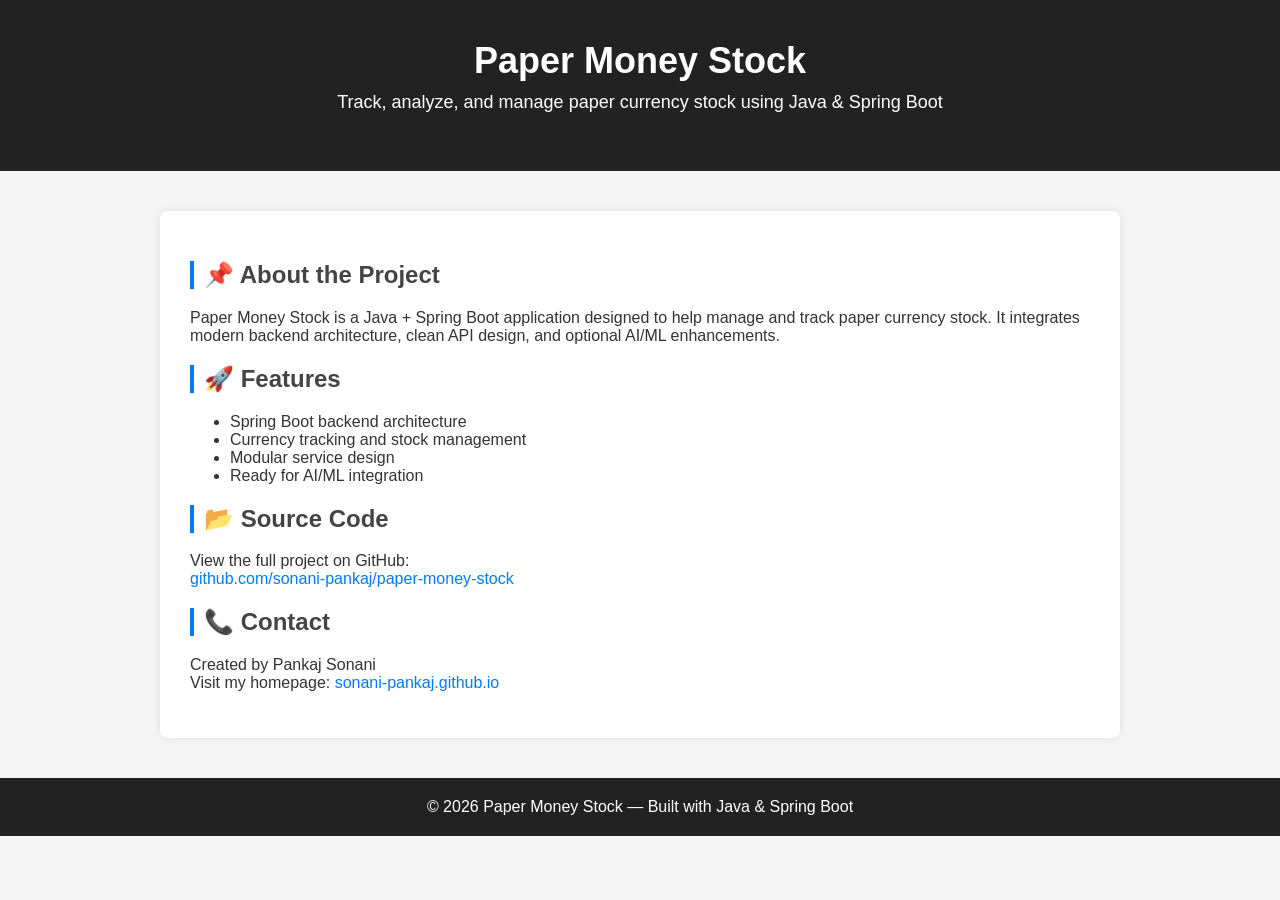
==== index.html @ b257450c "Add index.html for Paper Money Stock project This HTML file provides the structure and content for t" ====
<!DOCTYPE html>
<html lang="en">
<head>
  <meta charset="UTF-8">
  <title>Paper Money Stock</title>
  <meta name="viewport" content="width=device-width, initial-scale=1">
  <style>
    body {
      font-family: Arial, sans-serif;
      margin: 0;
      background: #f5f5f5;
      color: #333;
    }
    header {
      background: #222;
      color: #fff;
      padding: 40px 20px;
      text-align: center;
    }
    header h1 {
      margin: 0;
      font-size: 36px;
    }
    header p {
      font-size: 18px;
      margin-top: 10px;
    }
    .container {
      max-width: 900px;
      margin: 40px auto;
      background: #fff;
      padding: 30px;
      border-radius: 8px;
      box-shadow: 0 0 10px rgba(0,0,0,0.1);
    }
    h2 {
      color: #444;
      border-left: 4px solid #007bff;
      padding-left: 10px;
    }
    a {
      color: #007bff;
      text-decoration: none;
    }
    a:hover {
      text-decoration: underline;
    }
    footer {
      text-align: center;
      padding: 20px;
      margin-top: 40px;
      background: #222;
      color: #fff;
    }
  </style>
</head>
<body>

<header>
  <h1>Paper Money Stock</h1>
  <p>Track, analyze, and manage paper currency stock using Java & Spring Boot</p>
</header>

<div class="container">
  <h2>📌 About the Project</h2>
  <p>
    Paper Money Stock is a Java + Spring Boot application designed to help manage and track paper currency stock.
    It integrates modern backend architecture, clean API design, and optional AI/ML enhancements.
  </p>

  <h2>🚀 Features</h2>
  <ul>
    <li>Spring Boot backend architecture</li>
    <li>Currency tracking and stock management</li>
    <li>Modular service design</li>
    <li>Ready for AI/ML integration</li>
  </ul>

  <h2>📂 Source Code</h2>
  <p>
    View the full project on GitHub:<br>
    <a href="https://github.com/sonani-pankaj/paper-money-stock" target="_blank">
      github.com/sonani-pankaj/paper-money-stock
    </a>
  </p>

  <h2>📞 Contact</h2>
  <p>
    Created by Pankaj Sonani<br>
    Visit my homepage:  
    <a href="https://sonani-pankaj.github.io" target="_blank">sonani-pankaj.github.io</a>
  </p>
</div>

<footer>
  © 2026 Paper Money Stock — Built with Java & Spring Boot
</footer>

</body>
</html>
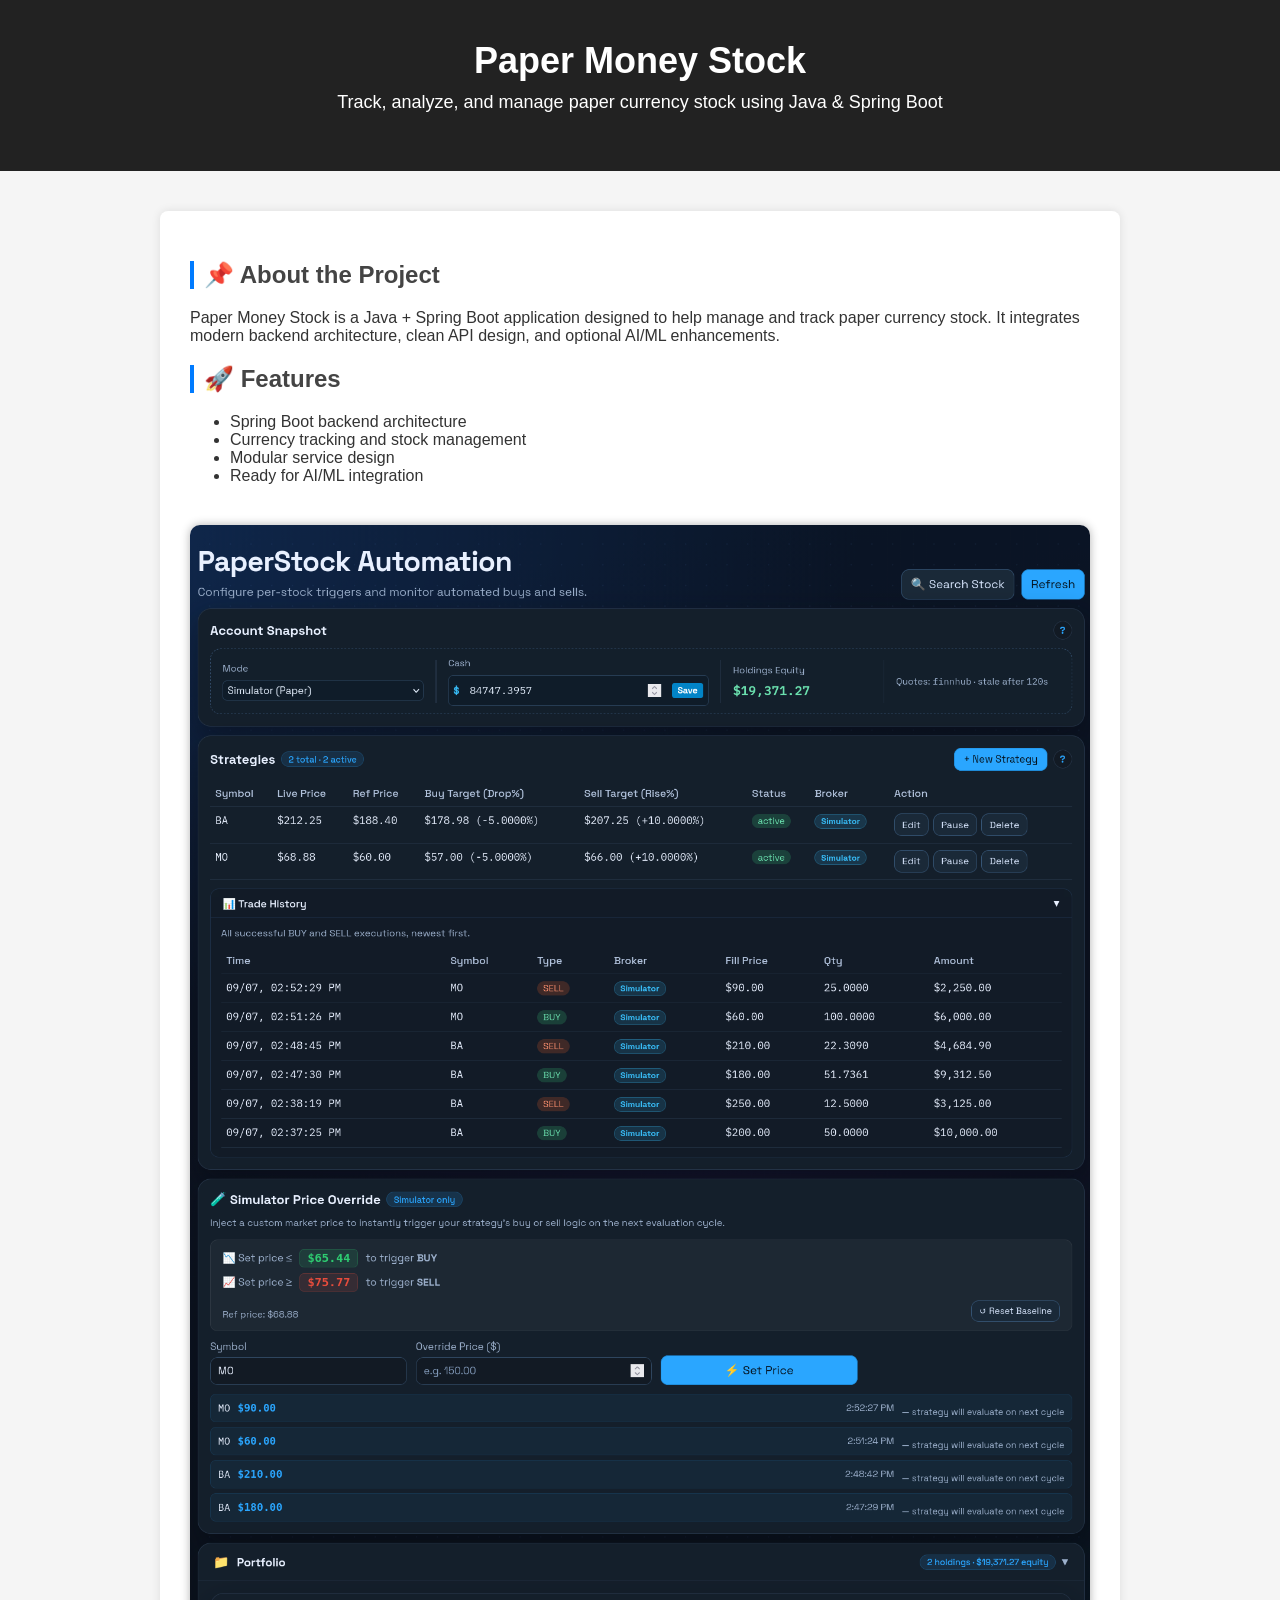
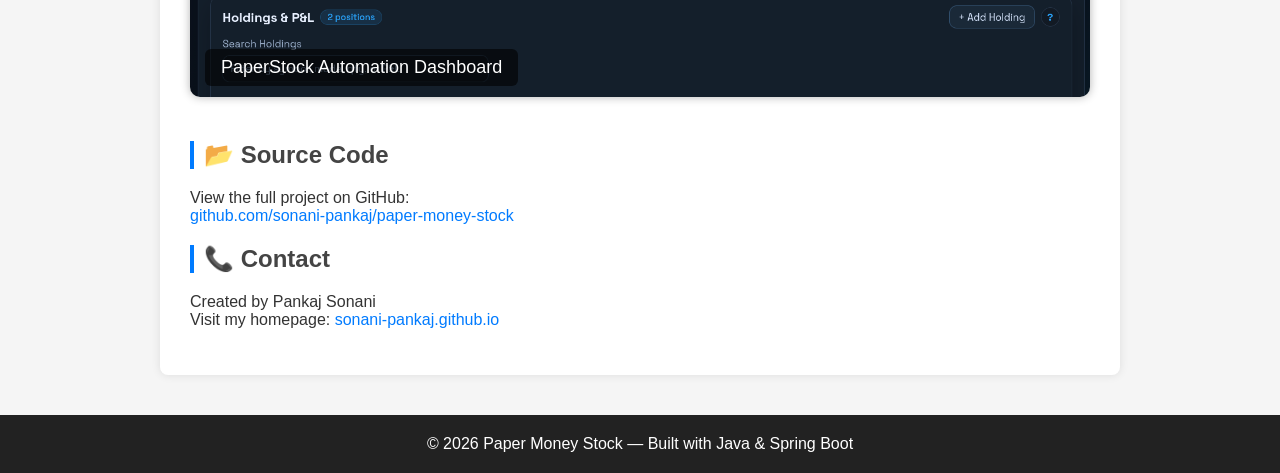
==== commit 66f2de60: "feat: initialize database files and add dashboard preview to landing page" ====
--- a/index.html
+++ b/index.html
@@ -1,5 +1,6 @@
 <!DOCTYPE html>
 <html lang="en">
+
 <head>
   <meta charset="UTF-8">
   <title>Paper Money Stock</title>
@@ -11,40 +12,48 @@
       background: #f5f5f5;
       color: #333;
     }
+
     header {
       background: #222;
       color: #fff;
       padding: 40px 20px;
       text-align: center;
     }
+
     header h1 {
       margin: 0;
       font-size: 36px;
     }
+
     header p {
       font-size: 18px;
       margin-top: 10px;
     }
+
     .container {
       max-width: 900px;
       margin: 40px auto;
       background: #fff;
       padding: 30px;
       border-radius: 8px;
-      box-shadow: 0 0 10px rgba(0,0,0,0.1);
+      box-shadow: 0 0 10px rgba(0, 0, 0, 0.1);
     }
+
     h2 {
       color: #444;
       border-left: 4px solid #007bff;
       padding-left: 10px;
     }
+
     a {
       color: #007bff;
       text-decoration: none;
     }
+
     a:hover {
       text-decoration: underline;
     }
+
     footer {
       text-align: center;
       padding: 20px;
@@ -54,47 +63,61 @@
     }
   </style>
 </head>
+
 <body>
 
-<header>
-  <h1>Paper Money Stock</h1>
-  <p>Track, analyze, and manage paper currency stock using Java & Spring Boot</p>
-</header>
+  <header>
+    <h1>Paper Money Stock</h1>
+    <p>Track, analyze, and manage paper currency stock using Java & Spring Boot</p>
+  </header>
 
-<div class="container">
-  <h2>📌 About the Project</h2>
-  <p>
-    Paper Money Stock is a Java + Spring Boot application designed to help manage and track paper currency stock.
-    It integrates modern backend architecture, clean API design, and optional AI/ML enhancements.
-  </p>
+  <div class="container">
+    <h2>📌 About the Project</h2>
+    <p>
+      Paper Money Stock is a Java + Spring Boot application designed to help manage and track paper currency stock.
+      It integrates modern backend architecture, clean API design, and optional AI/ML enhancements.
+    </p>
 
-  <h2>🚀 Features</h2>
-  <ul>
-    <li>Spring Boot backend architecture</li>
-    <li>Currency tracking and stock management</li>
-    <li>Modular service design</li>
-    <li>Ready for AI/ML integration</li>
-  </ul>
+    <h2>🚀 Features</h2>
+    <ul>
+      <li>Spring Boot backend architecture</li>
+      <li>Currency tracking and stock management</li>
+      <li>Modular service design</li>
+      <li>Ready for AI/ML integration</li>
+    </ul>
 
-  <h2>📂 Source Code</h2>
-  <p>
-    View the full project on GitHub:<br>
-    <a href="https://github.com/sonani-pankaj/paper-money-stock" target="_blank">
-      github.com/sonani-pankaj/paper-money-stock
-    </a>
-  </p>
+    <section style="text-align:center; margin:40px 0;">
+      <div style="position:relative; display:inline-block;">
+        <img src="assets/paperstock-dashboard.png" alt="PaperStock Automation Dashboard"
+          style="max-width:100%; border-radius:10px; box-shadow:0 0 10px rgba(0,0,0,0.3);">
+        <div style="position:absolute; bottom:15px; left:15px; background:rgba(0,0,0,0.6);
+                color:#fff; padding:8px 16px; border-radius:6px; font-size:18px;">
+          PaperStock Automation Dashboard
+        </div>
+      </div>
+    </section>
 
-  <h2>📞 Contact</h2>
-  <p>
-    Created by Pankaj Sonani<br>
-    Visit my homepage:  
-    <a href="https://sonani-pankaj.github.io" target="_blank">sonani-pankaj.github.io</a>
-  </p>
-</div>
 
-<footer>
-  © 2026 Paper Money Stock — Built with Java & Spring Boot
-</footer>
+    <h2>📂 Source Code</h2>
+    <p>
+      View the full project on GitHub:<br>
+      <a href="https://github.com/sonani-pankaj/paper-money-stock" target="_blank">
+        github.com/sonani-pankaj/paper-money-stock
+      </a>
+    </p>
+
+    <h2>📞 Contact</h2>
+    <p>
+      Created by Pankaj Sonani<br>
+      Visit my homepage:
+      <a href="https://sonani-pankaj.github.io" target="_blank">sonani-pankaj.github.io</a>
+    </p>
+  </div>
+
+  <footer>
+    © 2026 Paper Money Stock — Built with Java & Spring Boot
+  </footer>
 
 </body>
-</html>
+
+</html>
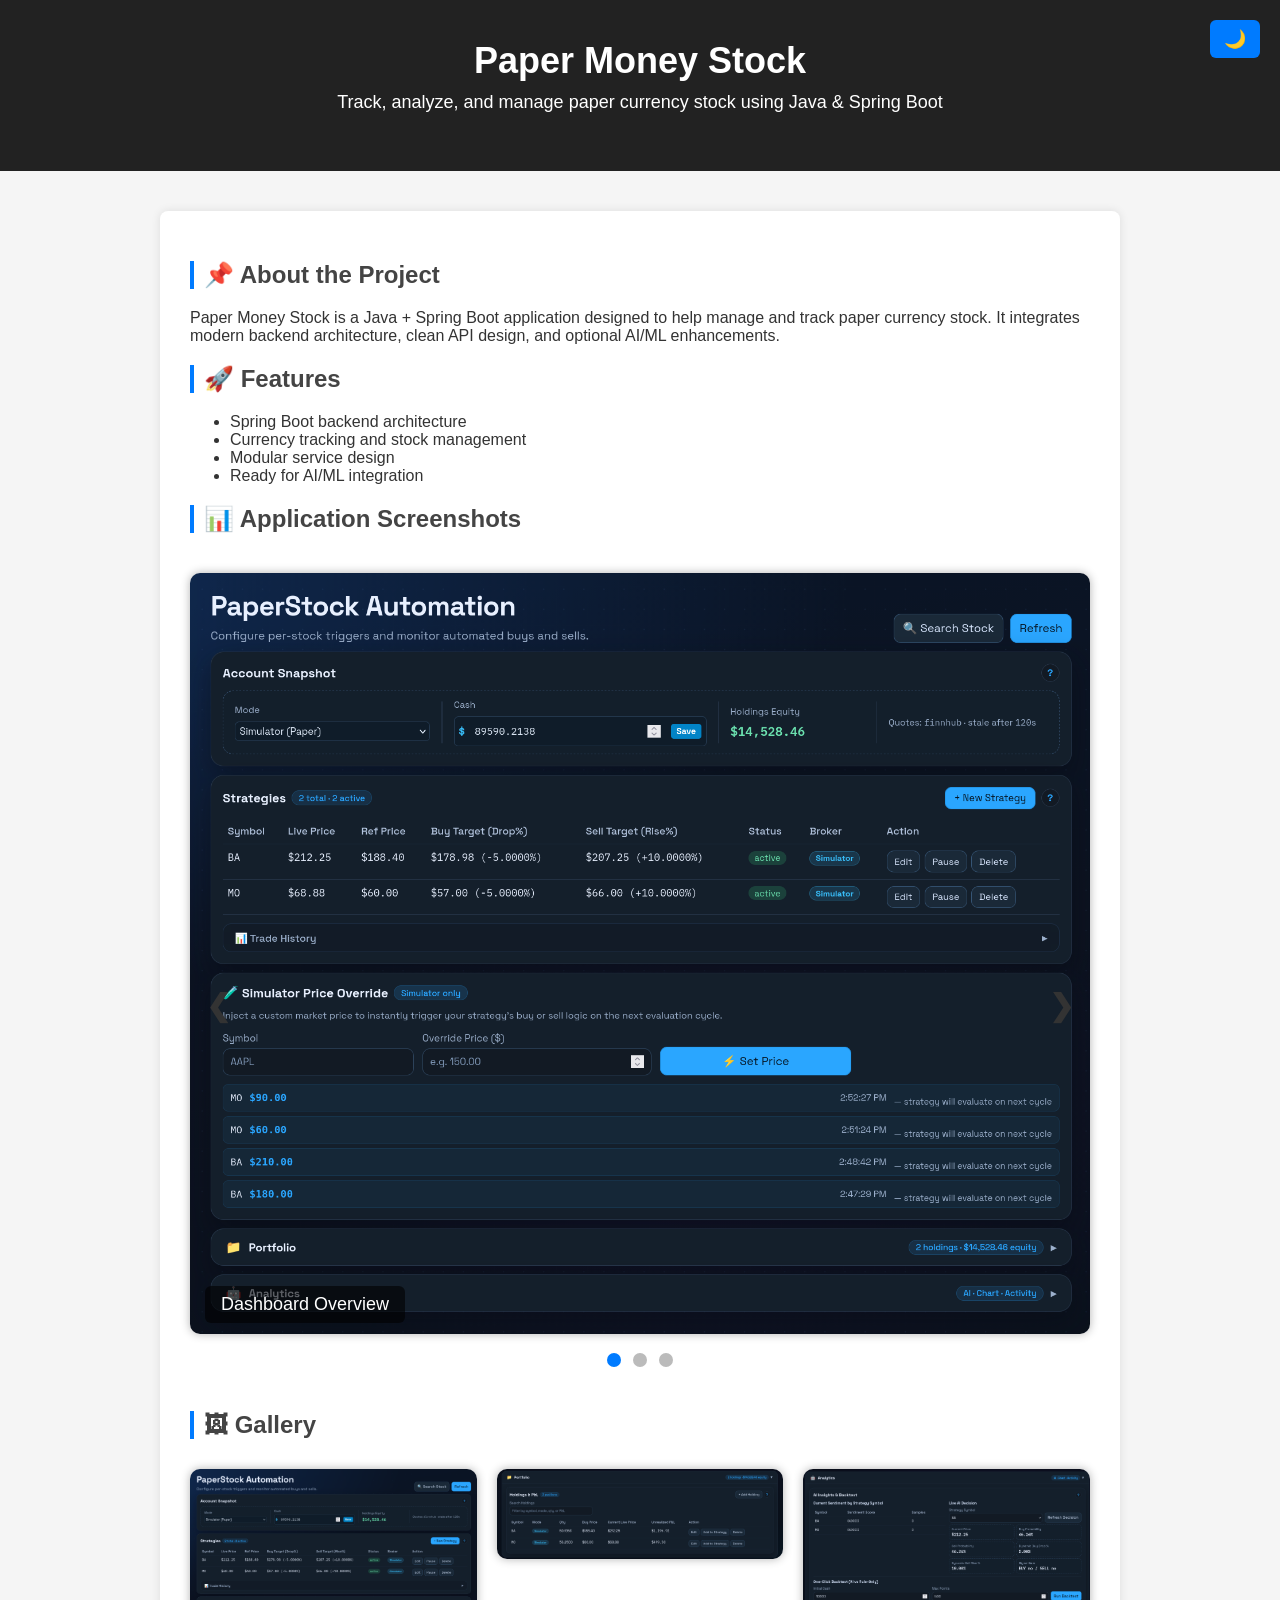
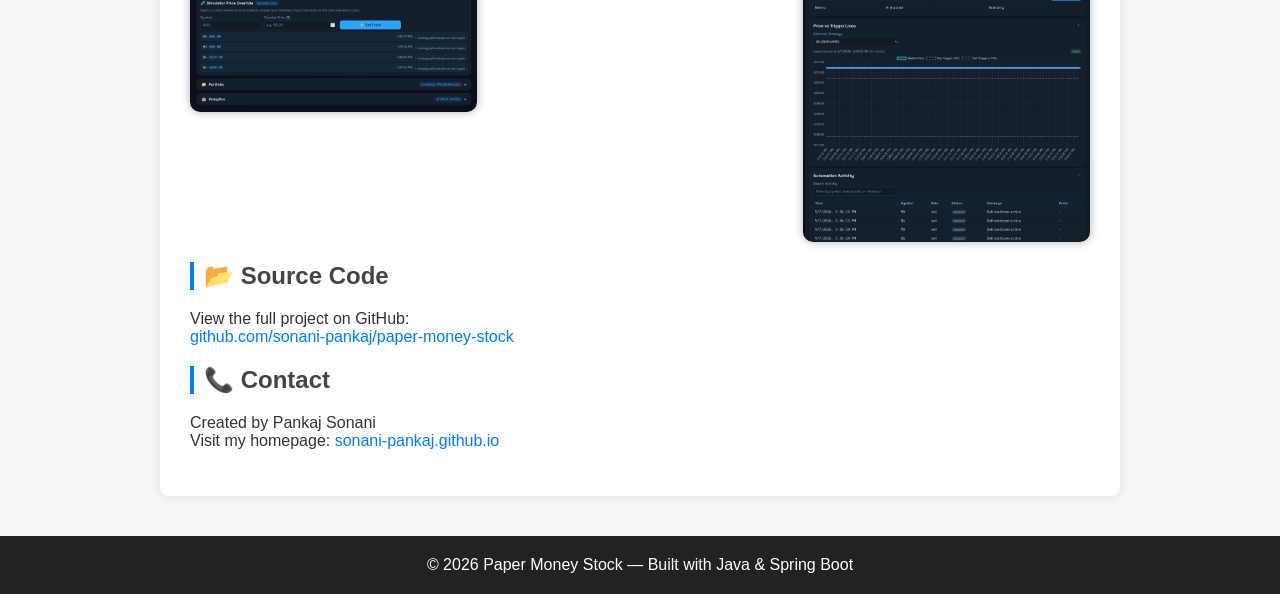
==== commit 94516e37: "feat: add interactive screenshot carousel, lightbox, and dark mode to landing page" ====
--- a/index.html
+++ b/index.html
@@ -5,19 +5,25 @@
   <meta charset="UTF-8">
   <title>Paper Money Stock</title>
   <meta name="viewport" content="width=device-width, initial-scale=1">
+
   <style>
     body {
       font-family: Arial, sans-serif;
       margin: 0;
       background: #f5f5f5;
       color: #333;
-    }
-
+      transition: background .3s, color .3s;
+    }
+
+    /* Sticky Header */
     header {
       background: #222;
       color: #fff;
       padding: 40px 20px;
       text-align: center;
+      position: sticky;
+      top: 0;
+      z-index: 1000;
     }
 
     header h1 {
@@ -30,6 +36,40 @@
       margin-top: 10px;
     }
 
+    /* Dark Mode */
+    .dark-mode {
+      background: #111 !important;
+      color: #eee !important;
+    }
+
+    .dark-mode header {
+      background: #000 !important;
+    }
+
+    .dark-mode .container {
+      background: #222 !important;
+      color: #eee !important;
+    }
+
+    .dark-mode footer {
+      background: #000 !important;
+    }
+
+    /* Dark Mode Toggle Button */
+    #darkToggle {
+      position: absolute;
+      top: 20px;
+      right: 20px;
+      padding: 8px 14px;
+      border: none;
+      border-radius: 6px;
+      background: #007bff;
+      color: white;
+      cursor: pointer;
+      font-size: 18px;
+    }
+
+    /* Container */
     .container {
       max-width: 900px;
       margin: 40px auto;
@@ -37,6 +77,7 @@
       padding: 30px;
       border-radius: 8px;
       box-shadow: 0 0 10px rgba(0, 0, 0, 0.1);
+      transition: background .3s, color .3s;
     }
 
     h2 {
@@ -60,6 +101,145 @@
       margin-top: 40px;
       background: #222;
       color: #fff;
+      transition: background .3s;
+    }
+
+    /* Full-width carousel */
+    .carousel-container-full {
+      position: relative;
+      width: 100%;
+      max-width: 100%;
+      margin: 40px auto;
+    }
+
+    .carousel-slide {
+      display: none;
+      position: relative;
+      animation: fadeEffect 1s;
+    }
+
+    @keyframes fadeEffect {
+      from {
+        opacity: 0.4;
+      }
+
+      to {
+        opacity: 1;
+      }
+    }
+
+    .carousel-slide img {
+      width: 100%;
+      border-radius: 10px;
+      cursor: zoom-in;
+      box-shadow: 0 0 10px rgba(0, 0, 0, 0.3);
+    }
+
+    .tag {
+      position: absolute;
+      bottom: 15px;
+      left: 15px;
+      background: rgba(0, 0, 0, 0.6);
+      color: #fff;
+      padding: 8px 16px;
+      border-radius: 6px;
+      font-size: 18px;
+    }
+
+    .prev,
+    .next {
+      cursor: pointer;
+      position: absolute;
+      top: 50%;
+      padding: 16px;
+      color: #333;
+      font-size: 30px;
+      font-weight: bold;
+      user-select: none;
+    }
+
+    .prev {
+      left: 0;
+    }
+
+    .next {
+      right: 0;
+    }
+
+    /* Dot navigation */
+    .dot {
+      height: 14px;
+      width: 14px;
+      margin: 0 4px;
+      background-color: #bbb;
+      border-radius: 50%;
+      display: inline-block;
+      cursor: pointer;
+    }
+
+    .active-dot {
+      background-color: #007bff;
+    }
+
+    /* Lightbox popup */
+    .lightbox {
+      display: none;
+      position: fixed;
+      z-index: 9999;
+      padding-top: 60px;
+      left: 0;
+      top: 0;
+      width: 100%;
+      height: 100%;
+      background-color: rgba(0, 0, 0, 0.9);
+      text-align: center;
+    }
+
+    .lightbox img {
+      max-width: 90%;
+      max-height: 80%;
+      border-radius: 10px;
+    }
+
+    .lightbox-close {
+      position: absolute;
+      top: 20px;
+      right: 35px;
+      color: #fff;
+      font-size: 40px;
+      cursor: pointer;
+    }
+
+    #lightbox-caption {
+      margin-top: 15px;
+      color: #fff;
+      font-size: 20px;
+    }
+
+    /* Gallery Grid */
+    .gallery-grid {
+      display: grid;
+      grid-template-columns: repeat(auto-fit, minmax(250px, 1fr));
+      gap: 20px;
+      margin-top: 30px;
+    }
+
+    .gallery-grid img {
+      width: 100%;
+      border-radius: 10px;
+      cursor: pointer;
+      box-shadow: 0 0 10px rgba(0, 0, 0, 0.3);
+      transition: transform .3s, box-shadow .3s;
+    }
+
+    .gallery-grid img:hover {
+      transform: scale(1.08);
+      box-shadow: 0 0 20px rgba(0, 0, 0, 0.5);
+    }
+
+    /* Swipe Support */
+    #carousel {
+      touch-action: pan-y;
     }
   </style>
 </head>
@@ -69,9 +249,13 @@
   <header>
     <h1>Paper Money Stock</h1>
     <p>Track, analyze, and manage paper currency stock using Java & Spring Boot</p>
+
+    <!-- Dark Mode Toggle -->
+    <button id="darkToggle">🌙</button>
   </header>
 
   <div class="container">
+
     <h2>📌 About the Project</h2>
     <p>
       Paper Money Stock is a Java + Spring Boot application designed to help manage and track paper currency stock.
@@ -86,17 +270,50 @@
       <li>Ready for AI/ML integration</li>
     </ul>
 
-    <section style="text-align:center; margin:40px 0;">
-      <div style="position:relative; display:inline-block;">
-        <img src="assets/paperstock-dashboard.png" alt="PaperStock Automation Dashboard"
-          style="max-width:100%; border-radius:10px; box-shadow:0 0 10px rgba(0,0,0,0.3);">
-        <div style="position:absolute; bottom:15px; left:15px; background:rgba(0,0,0,0.6);
-                color:#fff; padding:8px 16px; border-radius:6px; font-size:18px;">
-          PaperStock Automation Dashboard
-        </div>
+    <!-- Carousel -->
+    <h2>📊 Application Screenshots</h2>
+
+    <div class="carousel-container-full" id="carousel">
+      <div class="carousel-slide">
+        <img src="assets/screen1.png" onclick="openLightbox(this.src, 'Dashboard Overview')">
+        <div class="tag">Dashboard Overview</div>
       </div>
-    </section>
-
+
+      <div class="carousel-slide">
+        <img src="assets/screen2.png" onclick="openLightbox(this.src, 'Stock Entry Module')">
+        <div class="tag">Stock Entry Module</div>
+      </div>
+
+      <div class="carousel-slide">
+        <img src="assets/screen3.png" onclick="openLightbox(this.src, 'Reports & Analytics')">
+        <div class="tag">Reports & Analytics</div>
+      </div>
+
+      <a class="prev" onclick="plusSlides(-1)">❮</a>
+      <a class="next" onclick="plusSlides(1)">❯</a>
+
+      <div class="dots" style="text-align:center; margin-top:15px;">
+        <span class="dot" onclick="currentSlide(1)"></span>
+        <span class="dot" onclick="currentSlide(2)"></span>
+        <span class="dot" onclick="currentSlide(3)"></span>
+      </div>
+    </div>
+
+    <!-- Lightbox -->
+    <div id="lightbox" class="lightbox" onclick="closeLightbox(event)">
+      <span class="lightbox-close" onclick="closeLightbox(event)">×</span>
+      <img id="lightbox-img">
+      <div id="lightbox-caption"></div>
+    </div>
+
+    <!-- Gallery -->
+    <h2>🖼 Gallery</h2>
+
+    <div class="gallery-grid">
+      <img src="assets/screen1.png" onclick="openLightbox(this.src, 'Dashboard Overview')">
+      <img src="assets/screen2.png" onclick="openLightbox(this.src, 'Portfolio Entry Module')">
+      <img src="assets/screen3.png" onclick="openLightbox(this.src, 'Reports & Analytics')">
+    </div>
 
     <h2>📂 Source Code</h2>
     <p>
@@ -112,12 +329,90 @@
       Visit my homepage:
       <a href="https://sonani-pankaj.github.io" target="_blank">sonani-pankaj.github.io</a>
     </p>
+
   </div>
 
   <footer>
     © 2026 Paper Money Stock — Built with Java & Spring Boot
   </footer>
 
+  <script>
+    /* Dark Mode Toggle */
+    document.getElementById("darkToggle").onclick = function () {
+      document.body.classList.toggle("dark-mode");
+      this.textContent = document.body.classList.contains("dark-mode") ? "☀️" : "🌙";
+    };
+
+    /* Carousel Logic */
+    let slideIndex = 1;
+    let autoSlideInterval;
+
+    showSlides(slideIndex);
+    startAutoSlide();
+
+    function plusSlides(n) {
+      showSlides(slideIndex += n);
+    }
+
+    function currentSlide(n) {
+      showSlides(slideIndex = n);
+    }
+
+    function showSlides(n) {
+      let slides = document.getElementsByClassName("carousel-slide");
+      let dots = document.getElementsByClassName("dot");
+
+      if (n > slides.length) slideIndex = 1;
+      if (n < 1) slideIndex = slides.length;
+
+      for (let s of slides) s.style.display = "none";
+      for (let d of dots) d.classList.remove("active-dot");
+
+      slides[slideIndex - 1].style.display = "block";
+      dots[slideIndex - 1].classList.add("active-dot");
+    }
+
+    /* Auto-slide */
+    function startAutoSlide() {
+      autoSlideInterval = setInterval(() => plusSlides(1), 4000);
+    }
+
+    document.getElementById("carousel").addEventListener("mouseover", () => {
+      clearInterval(autoSlideInterval);
+    });
+
+    document.getElementById("carousel").addEventListener("mouseout", () => {
+      startAutoSlide();
+    });
+
+    /* Lightbox */
+    function openLightbox(src, caption) {
+      document.getElementById("lightbox-img").src = src;
+      document.getElementById("lightbox-caption").innerText = caption;
+      document.getElementById("lightbox").style.display = "block";
+    }
+
+    function closeLightbox(event) {
+      if (event.target.id === "lightbox" || event.target.classList.contains("lightbox-close")) {
+        document.getElementById("lightbox").style.display = "none";
+      }
+    }
+
+    /* Mobile Swipe Support */
+    let startX = 0;
+    let endX = 0;
+
+    document.getElementById("carousel").addEventListener("touchstart", function (e) {
+      startX = e.changedTouches[0].screenX;
+    });
+
+    document.getElementById("carousel").addEventListener("touchend", function (e) {
+      endX = e.changedTouches[0].screenX;
+      if (endX < startX - 50) plusSlides(1);
+      if (endX > startX + 50) plusSlides(-1);
+    });
+  </script>
+
 </body>
 
 </html>
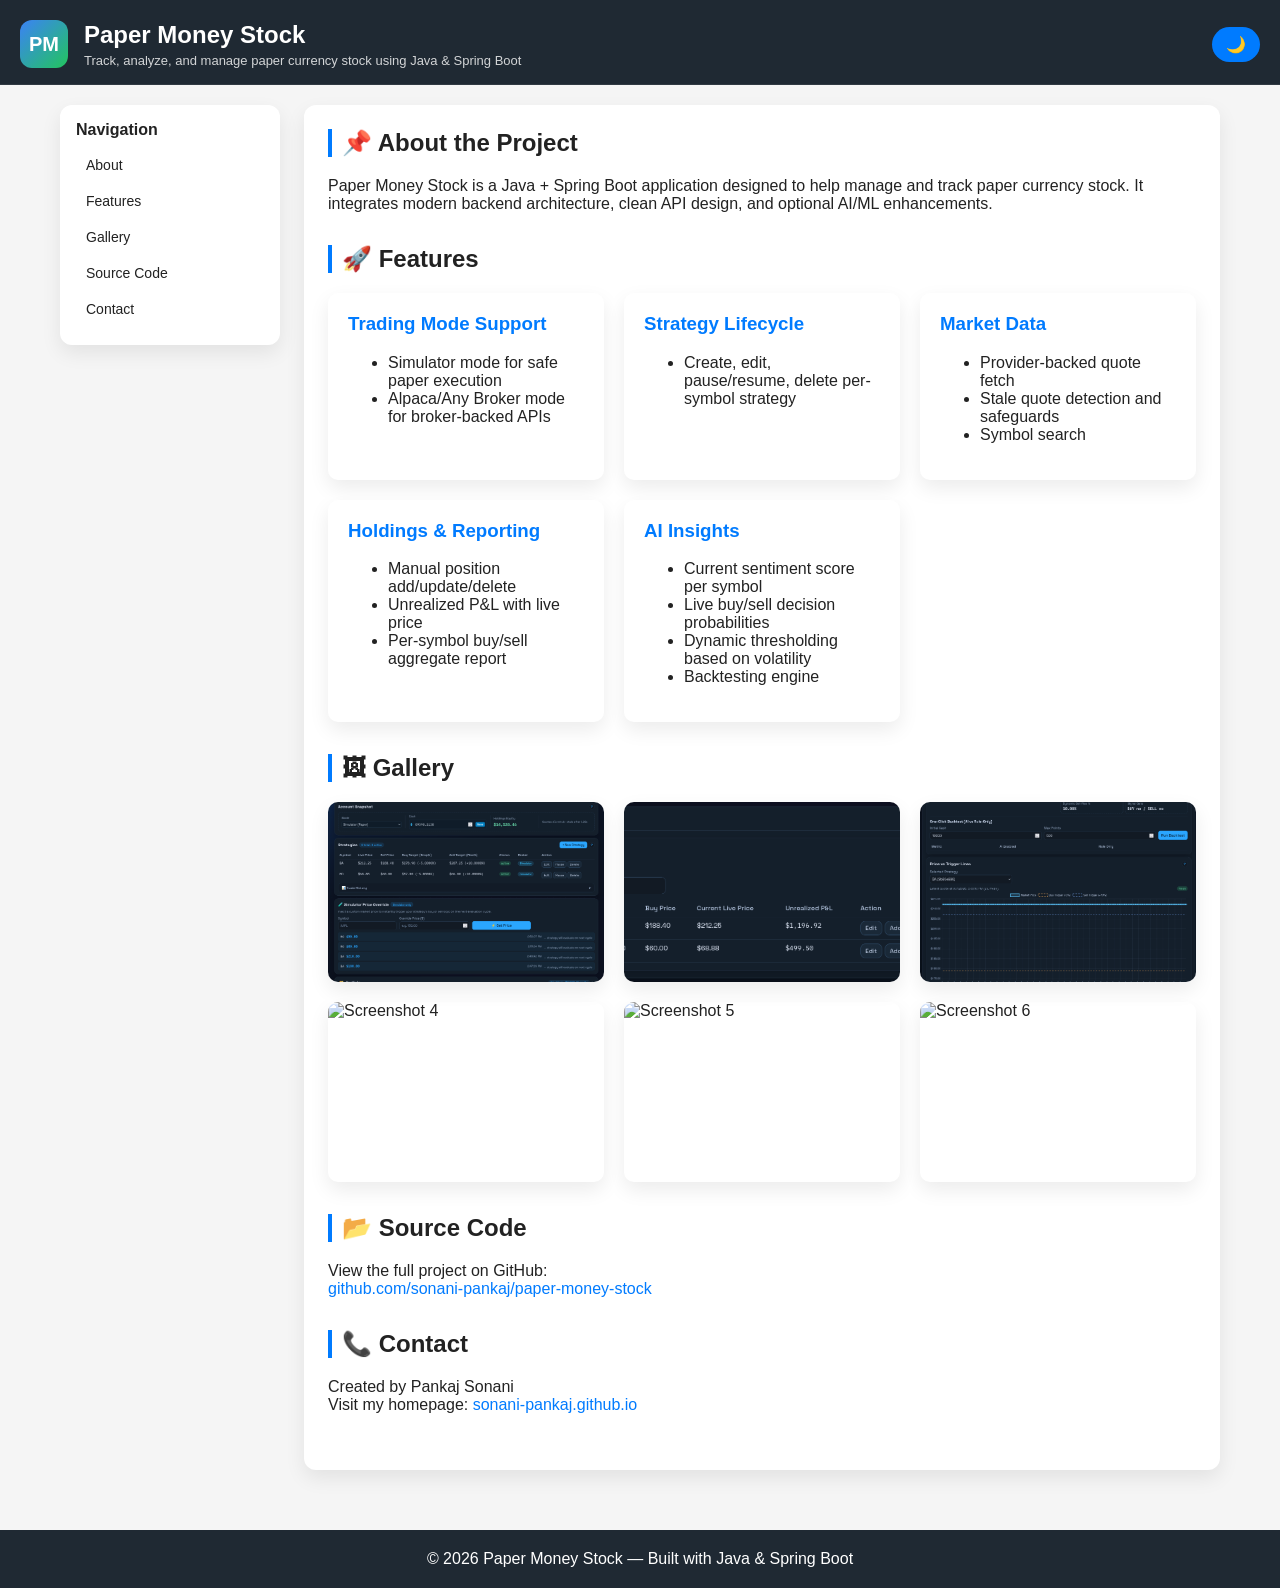
==== commit 0c634ca0: "feat: redesign UI with sticky sidebar, dark mode support, and responsive layout while initializing d" ====
--- a/index.html
+++ b/index.html
@@ -7,87 +7,194 @@
   <meta name="viewport" content="width=device-width, initial-scale=1">
 
   <style>
+    :root {
+      --bg: #f5f5f5;
+      --text: #222;
+      --card-bg: #ffffff;
+      --accent: #007bff;
+      --header-bg: #1f2933;
+      --footer-bg: #1f2933;
+      --shadow: 0 8px 20px rgba(0, 0, 0, 0.08);
+    }
+
+    .dark-mode {
+      --bg: #050816;
+      --text: #e5e7eb;
+      --card-bg: #111827;
+      --accent: #3b82f6;
+      --header-bg: #020617;
+      --footer-bg: #020617;
+      --shadow: 0 12px 30px rgba(0, 0, 0, 0.6);
+    }
+
+    * {
+      box-sizing: border-box;
+      scroll-behavior: smooth;
+    }
+
     body {
       font-family: Arial, sans-serif;
       margin: 0;
-      background: #f5f5f5;
-      color: #333;
+      background: var(--bg);
+      color: var(--text);
       transition: background .3s, color .3s;
     }
 
-    /* Sticky Header */
+    /* Header with logo/banner */
     header {
-      background: #222;
+      background: var(--header-bg);
       color: #fff;
-      padding: 40px 20px;
-      text-align: center;
+      padding: 20px 20px 16px;
       position: sticky;
       top: 0;
       z-index: 1000;
-    }
-
-    header h1 {
+      display: flex;
+      align-items: center;
+      justify-content: space-between;
+      border-bottom: 1px solid rgba(255, 255, 255, 0.08);
+    }
+
+    .header-left {
+      display: flex;
+      align-items: center;
+      gap: 16px;
+    }
+
+    .logo-placeholder {
+      width: 48px;
+      height: 48px;
+      border-radius: 12px;
+      background: linear-gradient(135deg, #3b82f6, #22c55e);
+      display: flex;
+      align-items: center;
+      justify-content: center;
+      font-weight: bold;
+      font-size: 20px;
+    }
+
+    .header-title h1 {
       margin: 0;
-      font-size: 36px;
-    }
-
-    header p {
-      font-size: 18px;
-      margin-top: 10px;
-    }
-
-    /* Dark Mode */
-    .dark-mode {
-      background: #111 !important;
-      color: #eee !important;
-    }
-
-    .dark-mode header {
-      background: #000 !important;
-    }
-
-    .dark-mode .container {
-      background: #222 !important;
-      color: #eee !important;
-    }
-
-    .dark-mode footer {
-      background: #000 !important;
-    }
-
-    /* Dark Mode Toggle Button */
+      font-size: 24px;
+    }
+
+    .header-title p {
+      margin: 4px 0 0;
+      font-size: 13px;
+      opacity: 0.8;
+    }
+
+    /* Dark Mode Toggle */
     #darkToggle {
-      position: absolute;
-      top: 20px;
-      right: 20px;
       padding: 8px 14px;
       border: none;
-      border-radius: 6px;
-      background: #007bff;
+      border-radius: 999px;
+      background: var(--accent);
       color: white;
       cursor: pointer;
-      font-size: 18px;
-    }
-
-    /* Container */
+      font-size: 16px;
+    }
+
+    /* Layout */
+    .layout {
+      display: flex;
+      max-width: 1200px;
+      margin: 0 auto;
+      padding: 20px;
+      gap: 24px;
+    }
+
+    /* Floating Sidebar */
+    .sidebar {
+      width: 220px;
+      position: sticky;
+      top: 90px;
+      align-self: flex-start;
+      background: var(--card-bg);
+      box-shadow: var(--shadow);
+      border-radius: 12px;
+      padding: 16px;
+    }
+
+    .sidebar h3 {
+      margin-top: 0;
+      font-size: 16px;
+      margin-bottom: 10px;
+    }
+
+    .sidebar nav a {
+      display: block;
+      padding: 8px 10px;
+      margin-bottom: 4px;
+      border-radius: 8px;
+      color: var(--text);
+      text-decoration: none;
+      font-size: 14px;
+      transition: background .2s, color .2s;
+    }
+
+    .sidebar nav a:hover {
+      background: rgba(0, 123, 255, 0.12);
+      color: var(--accent);
+    }
+
+    /* Mobile menu */
+    .mobile-menu-toggle {
+      display: none;
+      margin-left: 12px;
+      padding: 6px 10px;
+      border-radius: 999px;
+      border: 1px solid rgba(255, 255, 255, 0.3);
+      background: transparent;
+      color: #fff;
+      cursor: pointer;
+      font-size: 14px;
+    }
+
+    .mobile-sidebar {
+      display: none;
+      background: var(--card-bg);
+      box-shadow: var(--shadow);
+      border-radius: 12px;
+      margin: 12px 20px 0;
+      padding: 12px;
+    }
+
+    .mobile-sidebar nav a {
+      display: block;
+      padding: 8px 10px;
+      margin-bottom: 4px;
+      border-radius: 8px;
+      color: var(--text);
+      text-decoration: none;
+      font-size: 14px;
+      transition: background .2s, color .2s;
+    }
+
+    .mobile-sidebar nav a:hover {
+      background: rgba(0, 123, 255, 0.12);
+      color: var(--accent);
+    }
+
+    /* Main content */
     .container {
-      max-width: 900px;
-      margin: 40px auto;
-      background: #fff;
-      padding: 30px;
-      border-radius: 8px;
-      box-shadow: 0 0 10px rgba(0, 0, 0, 0.1);
+      flex: 1;
+      background: var(--card-bg);
+      padding: 24px;
+      border-radius: 12px;
+      box-shadow: var(--shadow);
       transition: background .3s, color .3s;
+      overflow: hidden;
     }
 
     h2 {
-      color: #444;
-      border-left: 4px solid #007bff;
+      color: var(--text);
+      border-left: 4px solid var(--accent);
       padding-left: 10px;
+      margin-top: 0;
     }
 
     a {
-      color: #007bff;
+      color: var(--accent);
       text-decoration: none;
     }
 
@@ -99,147 +206,117 @@
       text-align: center;
       padding: 20px;
       margin-top: 40px;
-      background: #222;
+      background: var(--footer-bg);
       color: #fff;
       transition: background .3s;
     }
 
-    /* Full-width carousel */
-    .carousel-container-full {
-      position: relative;
+    /* Smooth scroll animations (fade + slide) */
+    .section {
+      opacity: 0;
+      transform: translateY(20px);
+      transition: opacity .6s ease-out, transform .6s ease-out;
+      margin-bottom: 32px;
+    }
+
+    .section.visible {
+      opacity: 1;
+      transform: translateY(0);
+    }
+
+    /* Feature Cards */
+    .feature-grid {
+      display: grid;
+      grid-template-columns: repeat(auto-fit, minmax(260px, 1fr));
+      gap: 20px;
+      margin-top: 20px;
+    }
+
+    .feature-card {
+      background: var(--card-bg);
+      padding: 20px;
+      border-radius: 10px;
+      box-shadow: var(--shadow);
+      transition: transform .2s, box-shadow .2s;
+    }
+
+    .feature-card:hover {
+      transform: translateY(-4px);
+      box-shadow: 0 0 20px rgba(0, 0, 0, 0.2);
+    }
+
+    .feature-card h3 {
+      margin-top: 0;
+      color: var(--accent);
+    }
+
+    /* Gallery */
+    .gallery-grid-modern {
+      display: grid;
+      grid-template-columns: repeat(auto-fit, minmax(220px, 1fr));
+      gap: 20px;
+      margin-top: 20px;
+    }
+
+    .gallery-grid-modern img {
       width: 100%;
-      max-width: 100%;
-      margin: 40px auto;
-    }
-
-    .carousel-slide {
-      display: none;
-      position: relative;
-      animation: fadeEffect 1s;
-    }
-
-    @keyframes fadeEffect {
-      from {
-        opacity: 0.4;
-      }
-
-      to {
-        opacity: 1;
-      }
-    }
-
-    .carousel-slide img {
-      width: 100%;
+      height: 180px;
+      object-fit: cover;
       border-radius: 10px;
-      cursor: zoom-in;
-      box-shadow: 0 0 10px rgba(0, 0, 0, 0.3);
-    }
-
-    .tag {
-      position: absolute;
-      bottom: 15px;
-      left: 15px;
-      background: rgba(0, 0, 0, 0.6);
-      color: #fff;
-      padding: 8px 16px;
-      border-radius: 6px;
-      font-size: 18px;
-    }
-
-    .prev,
-    .next {
       cursor: pointer;
-      position: absolute;
-      top: 50%;
-      padding: 16px;
-      color: #333;
-      font-size: 30px;
-      font-weight: bold;
-      user-select: none;
-    }
-
-    .prev {
-      left: 0;
-    }
-
-    .next {
-      right: 0;
-    }
-
-    /* Dot navigation */
-    .dot {
-      height: 14px;
-      width: 14px;
-      margin: 0 4px;
-      background-color: #bbb;
-      border-radius: 50%;
-      display: inline-block;
-      cursor: pointer;
-    }
-
-    .active-dot {
-      background-color: #007bff;
-    }
-
-    /* Lightbox popup */
-    .lightbox {
+      transition: transform .3s, box-shadow .3s;
+      box-shadow: var(--shadow);
+    }
+
+    .gallery-grid-modern img:hover {
+      transform: scale(1.05);
+      box-shadow: 0 0 20px rgba(0, 0, 0, 0.4);
+    }
+
+    /* Full Image Modal */
+    .full-image-modal {
       display: none;
       position: fixed;
-      z-index: 9999;
-      padding-top: 60px;
-      left: 0;
-      top: 0;
-      width: 100%;
-      height: 100%;
-      background-color: rgba(0, 0, 0, 0.9);
-      text-align: center;
-    }
-
-    .lightbox img {
+      inset: 0;
+      background: rgba(0, 0, 0, 0.85);
+      justify-content: center;
+      align-items: center;
+      z-index: 99999;
+    }
+
+    .full-image-modal img {
       max-width: 90%;
-      max-height: 80%;
+      max-height: 90%;
       border-radius: 10px;
     }
 
-    .lightbox-close {
-      position: absolute;
-      top: 20px;
-      right: 35px;
-      color: #fff;
-      font-size: 40px;
-      cursor: pointer;
-    }
-
-    #lightbox-caption {
-      margin-top: 15px;
-      color: #fff;
-      font-size: 20px;
-    }
-
-    /* Gallery Grid */
-    .gallery-grid {
-      display: grid;
-      grid-template-columns: repeat(auto-fit, minmax(250px, 1fr));
-      gap: 20px;
-      margin-top: 30px;
-    }
-
-    .gallery-grid img {
-      width: 100%;
-      border-radius: 10px;
-      cursor: pointer;
-      box-shadow: 0 0 10px rgba(0, 0, 0, 0.3);
-      transition: transform .3s, box-shadow .3s;
-    }
-
-    .gallery-grid img:hover {
-      transform: scale(1.08);
-      box-shadow: 0 0 20px rgba(0, 0, 0, 0.5);
-    }
-
-    /* Swipe Support */
-    #carousel {
-      touch-action: pan-y;
+    /* Responsive */
+    @media (max-width: 900px) {
+      .layout {
+        flex-direction: column;
+        padding: 16px;
+      }
+
+      .sidebar {
+        display: none;
+      }
+
+      .mobile-menu-toggle {
+        display: inline-block;
+      }
+    }
+
+    @media (max-width: 600px) {
+      header {
+        flex-direction: column;
+        align-items: flex-start;
+        gap: 10px;
+      }
+
+      .header-left {
+        width: 100%;
+        justify-content: space-between;
+      }
     }
   </style>
 </head>
@@ -247,89 +324,139 @@
 <body>
 
   <header>
-    <h1>Paper Money Stock</h1>
-    <p>Track, analyze, and manage paper currency stock using Java & Spring Boot</p>
-
-    <!-- Dark Mode Toggle -->
-    <button id="darkToggle">🌙</button>
-  </header>
-
-  <div class="container">
-
-    <h2>📌 About the Project</h2>
-    <p>
-      Paper Money Stock is a Java + Spring Boot application designed to help manage and track paper currency stock.
-      It integrates modern backend architecture, clean API design, and optional AI/ML enhancements.
-    </p>
-
-    <h2>🚀 Features</h2>
-    <ul>
-      <li>Spring Boot backend architecture</li>
-      <li>Currency tracking and stock management</li>
-      <li>Modular service design</li>
-      <li>Ready for AI/ML integration</li>
-    </ul>
-
-    <!-- Carousel -->
-    <h2>📊 Application Screenshots</h2>
-
-    <div class="carousel-container-full" id="carousel">
-      <div class="carousel-slide">
-        <img src="assets/screen1.png" onclick="openLightbox(this.src, 'Dashboard Overview')">
-        <div class="tag">Dashboard Overview</div>
-      </div>
-
-      <div class="carousel-slide">
-        <img src="assets/screen2.png" onclick="openLightbox(this.src, 'Stock Entry Module')">
-        <div class="tag">Stock Entry Module</div>
-      </div>
-
-      <div class="carousel-slide">
-        <img src="assets/screen3.png" onclick="openLightbox(this.src, 'Reports & Analytics')">
-        <div class="tag">Reports & Analytics</div>
-      </div>
-
-      <a class="prev" onclick="plusSlides(-1)">❮</a>
-      <a class="next" onclick="plusSlides(1)">❯</a>
-
-      <div class="dots" style="text-align:center; margin-top:15px;">
-        <span class="dot" onclick="currentSlide(1)"></span>
-        <span class="dot" onclick="currentSlide(2)"></span>
-        <span class="dot" onclick="currentSlide(3)"></span>
+    <div class="header-left">
+      <div class="logo-placeholder">PM</div>
+      <div class="header-title">
+        <h1>Paper Money Stock</h1>
+        <p>Track, analyze, and manage paper currency stock using Java & Spring Boot</p>
       </div>
     </div>
 
-    <!-- Lightbox -->
-    <div id="lightbox" class="lightbox" onclick="closeLightbox(event)">
-      <span class="lightbox-close" onclick="closeLightbox(event)">×</span>
-      <img id="lightbox-img">
-      <div id="lightbox-caption"></div>
+    <div>
+      <button class="mobile-menu-toggle" id="mobileMenuToggle">☰ Menu</button>
+      <button id="darkToggle">🌙</button>
     </div>
-
-    <!-- Gallery -->
-    <h2>🖼 Gallery</h2>
-
-    <div class="gallery-grid">
-      <img src="assets/screen1.png" onclick="openLightbox(this.src, 'Dashboard Overview')">
-      <img src="assets/screen2.png" onclick="openLightbox(this.src, 'Portfolio Entry Module')">
-      <img src="assets/screen3.png" onclick="openLightbox(this.src, 'Reports & Analytics')">
-    </div>
-
-    <h2>📂 Source Code</h2>
-    <p>
-      View the full project on GitHub:<br>
-      <a href="https://github.com/sonani-pankaj/paper-money-stock" target="_blank">
-        github.com/sonani-pankaj/paper-money-stock
-      </a>
-    </p>
-
-    <h2>📞 Contact</h2>
-    <p>
-      Created by Pankaj Sonani<br>
-      Visit my homepage:
-      <a href="https://sonani-pankaj.github.io" target="_blank">sonani-pankaj.github.io</a>
-    </p>
-
+  </header>
+
+  <!-- Mobile sidebar -->
+  <div class="mobile-sidebar" id="mobileSidebar">
+    <nav>
+      <a href="#about">About</a>
+      <a href="#features">Features</a>
+      <a href="#gallery">Gallery</a>
+      <a href="#source">Source Code</a>
+      <a href="#contact">Contact</a>
+    </nav>
+  </div>
+
+  <div class="layout">
+    <!-- Floating sidebar -->
+    <aside class="sidebar">
+      <h3>Navigation</h3>
+      <nav>
+        <a href="#about">About</a>
+        <a href="#features">Features</a>
+        <a href="#gallery">Gallery</a>
+        <a href="#source">Source Code</a>
+        <a href="#contact">Contact</a>
+      </nav>
+    </aside>
+
+    <main class="container">
+      <section id="about" class="section">
+        <h2>📌 About the Project</h2>
+        <p>
+          Paper Money Stock is a Java + Spring Boot application designed to help manage and track paper currency stock.
+          It integrates modern backend architecture, clean API design, and optional AI/ML enhancements.
+        </p>
+      </section>
+
+      <section id="features" class="section">
+        <h2>🚀 Features</h2>
+
+        <div class="feature-grid">
+          <div class="feature-card">
+            <h3>Trading Mode Support</h3>
+            <ul>
+              <li>Simulator mode for safe paper execution</li>
+              <li>Alpaca/Any Broker mode for broker-backed APIs</li>
+            </ul>
+          </div>
+
+          <div class="feature-card">
+            <h3>Strategy Lifecycle</h3>
+            <ul>
+              <li>Create, edit, pause/resume, delete per-symbol strategy</li>
+            </ul>
+          </div>
+
+          <div class="feature-card">
+            <h3>Market Data</h3>
+            <ul>
+              <li>Provider-backed quote fetch</li>
+              <li>Stale quote detection and safeguards</li>
+              <li>Symbol search</li>
+            </ul>
+          </div>
+
+          <div class="feature-card">
+            <h3>Holdings & Reporting</h3>
+            <ul>
+              <li>Manual position add/update/delete</li>
+              <li>Unrealized P&L with live price</li>
+              <li>Per-symbol buy/sell aggregate report</li>
+            </ul>
+          </div>
+
+          <div class="feature-card">
+            <h3>AI Insights</h3>
+            <ul>
+              <li>Current sentiment score per symbol</li>
+              <li>Live buy/sell decision probabilities</li>
+              <li>Dynamic thresholding based on volatility</li>
+              <li>Backtesting engine</li>
+            </ul>
+          </div>
+        </div>
+      </section>
+
+      <section id="gallery" class="section">
+        <h2>🖼 Gallery</h2>
+
+        <div class="gallery-grid-modern">
+          <img src="assets/screen1.png" alt="Screenshot 1" onclick="openFullImage(this.src)">
+          <img src="assets/screen2.png" alt="Screenshot 2" onclick="openFullImage(this.src)">
+          <img src="assets/screen3.png" alt="Screenshot 3" onclick="openFullImage(this.src)">
+          <img src="assets/screen4.png" alt="Screenshot 4" onclick="openFullImage(this.src)">
+          <img src="assets/screen5.png" alt="Screenshot 5" onclick="openFullImage(this.src)">
+          <img src="assets/screen6.png" alt="Screenshot 6" onclick="openFullImage(this.src)">
+        </div>
+
+        <!-- Full Image Modal -->
+        <div id="fullImageModal" class="full-image-modal" onclick="closeFullImage()">
+          <img id="fullImageView">
+        </div>
+      </section>
+
+      <section id="source" class="section">
+        <h2>📂 Source Code</h2>
+        <p>
+          View the full project on GitHub:<br>
+          <a href="https://github.com/sonani-pankaj/paper-money-stock" target="_blank">
+            github.com/sonani-pankaj/paper-money-stock
+          </a>
+        </p>
+      </section>
+
+      <section id="contact" class="section">
+        <h2>📞 Contact</h2>
+        <p>
+          Created by Pankaj Sonani<br>
+          Visit my homepage:
+          <a href="https://sonani-pankaj.github.io" target="_blank">sonani-pankaj.github.io</a>
+        </p>
+      </section>
+    </main>
   </div>
 
   <footer>
@@ -343,74 +470,46 @@
       this.textContent = document.body.classList.contains("dark-mode") ? "☀️" : "🌙";
     };
 
-    /* Carousel Logic */
-    let slideIndex = 1;
-    let autoSlideInterval;
-
-    showSlides(slideIndex);
-    startAutoSlide();
-
-    function plusSlides(n) {
-      showSlides(slideIndex += n);
-    }
-
-    function currentSlide(n) {
-      showSlides(slideIndex = n);
-    }
-
-    function showSlides(n) {
-      let slides = document.getElementsByClassName("carousel-slide");
-      let dots = document.getElementsByClassName("dot");
-
-      if (n > slides.length) slideIndex = 1;
-      if (n < 1) slideIndex = slides.length;
-
-      for (let s of slides) s.style.display = "none";
-      for (let d of dots) d.classList.remove("active-dot");
-
-      slides[slideIndex - 1].style.display = "block";
-      dots[slideIndex - 1].classList.add("active-dot");
-    }
-
-    /* Auto-slide */
-    function startAutoSlide() {
-      autoSlideInterval = setInterval(() => plusSlides(1), 4000);
-    }
-
-    document.getElementById("carousel").addEventListener("mouseover", () => {
-      clearInterval(autoSlideInterval);
+    /* Full Image Viewer */
+    function openFullImage(src) {
+      document.getElementById("fullImageView").src = src;
+      document.getElementById("fullImageModal").style.display = "flex";
+    }
+
+    function closeFullImage() {
+      document.getElementById("fullImageModal").style.display = "none";
+    }
+
+    /* Collapsible mobile menu */
+    const mobileToggle = document.getElementById("mobileMenuToggle");
+    const mobileSidebar = document.getElementById("mobileSidebar");
+
+    mobileToggle.addEventListener("click", () => {
+      const isVisible = mobileSidebar.style.display === "block";
+      mobileSidebar.style.display = isVisible ? "none" : "block";
     });
 
-    document.getElementById("carousel").addEventListener("mouseout", () => {
-      startAutoSlide();
+    mobileSidebar.addEventListener("click", (e) => {
+      if (e.target.tagName === "A") {
+        mobileSidebar.style.display = "none";
+      }
     });
 
-    /* Lightbox */
-    function openLightbox(src, caption) {
-      document.getElementById("lightbox-img").src = src;
-      document.getElementById("lightbox-caption").innerText = caption;
-      document.getElementById("lightbox").style.display = "block";
-    }
-
-    function closeLightbox(event) {
-      if (event.target.id === "lightbox" || event.target.classList.contains("lightbox-close")) {
-        document.getElementById("lightbox").style.display = "none";
-      }
-    }
-
-    /* Mobile Swipe Support */
-    let startX = 0;
-    let endX = 0;
-
-    document.getElementById("carousel").addEventListener("touchstart", function (e) {
-      startX = e.changedTouches[0].screenX;
-    });
-
-    document.getElementById("carousel").addEventListener("touchend", function (e) {
-      endX = e.changedTouches[0].screenX;
-      if (endX < startX - 50) plusSlides(1);
-      if (endX > startX + 50) plusSlides(-1);
-    });
+    /* Smooth scroll animations using IntersectionObserver */
+    const sections = document.querySelectorAll(".section");
+
+    const observer = new IntersectionObserver(
+      (entries) => {
+        entries.forEach((entry) => {
+          if (entry.isIntersecting) {
+            entry.target.classList.add("visible");
+          }
+        });
+      },
+      { threshold: 0.15 }
+    );
+
+    sections.forEach((sec) => observer.observe(sec));
   </script>
 
 </body>
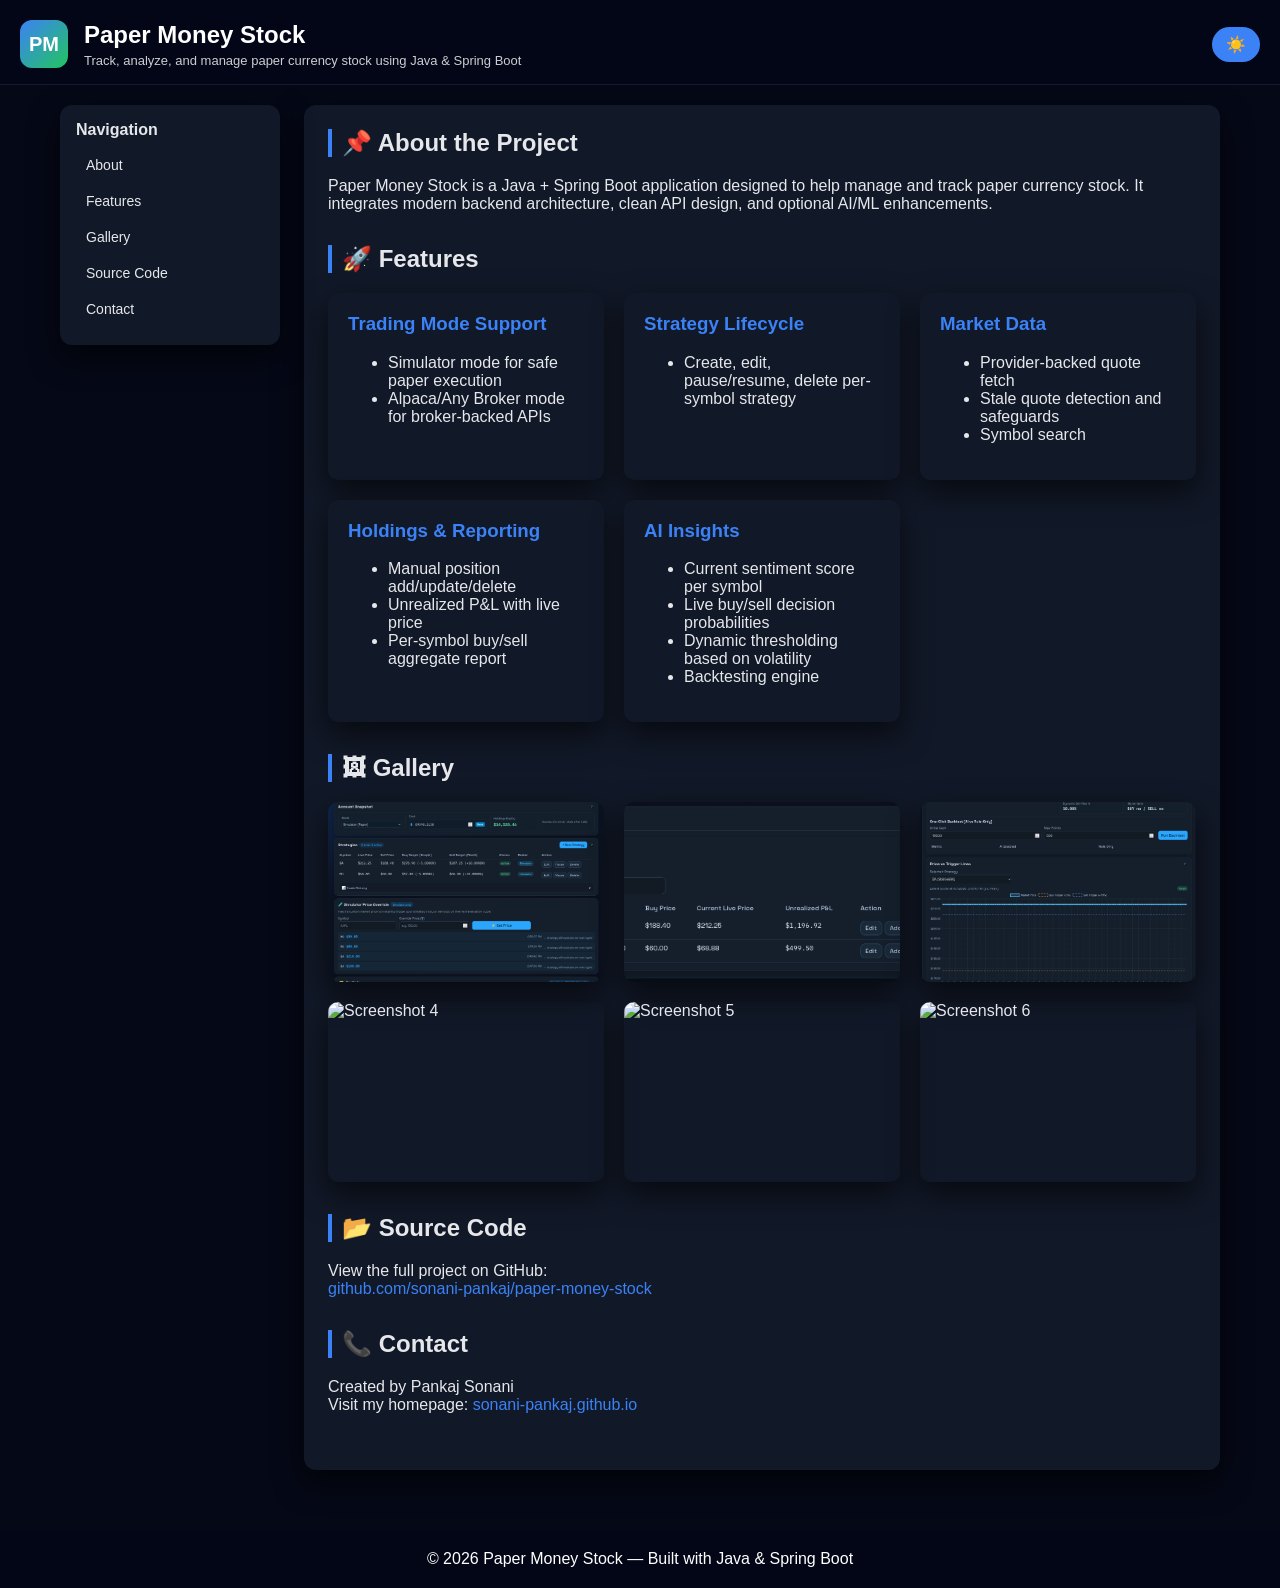
==== commit 853149a3: "feat: set dark mode as default and initialize database file" ====
--- a/index.html
+++ b/index.html
@@ -464,6 +464,10 @@
   </footer>
 
   <script>
+    /* Enable dark mode by default */
+    document.body.classList.add("dark-mode");
+    document.getElementById("darkToggle").textContent = "☀️";
+
     /* Dark Mode Toggle */
     document.getElementById("darkToggle").onclick = function () {
       document.body.classList.toggle("dark-mode");
